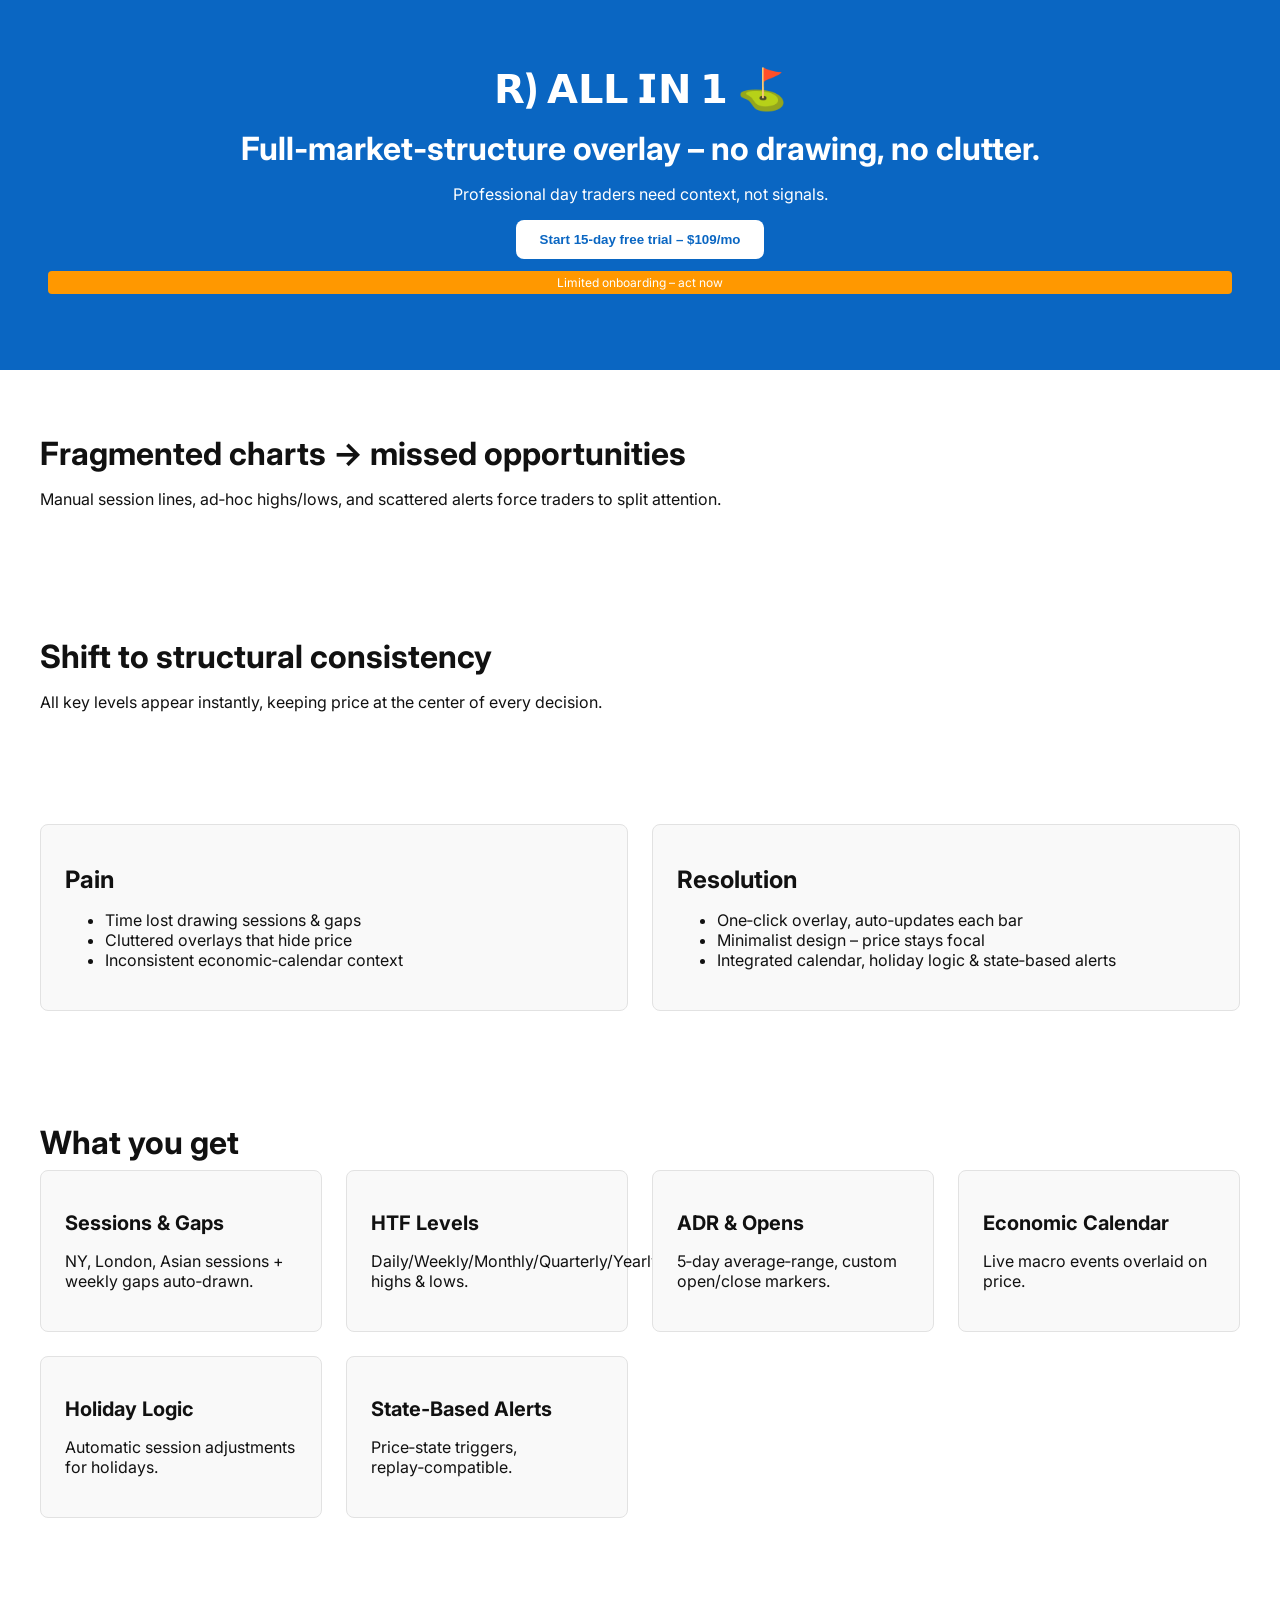
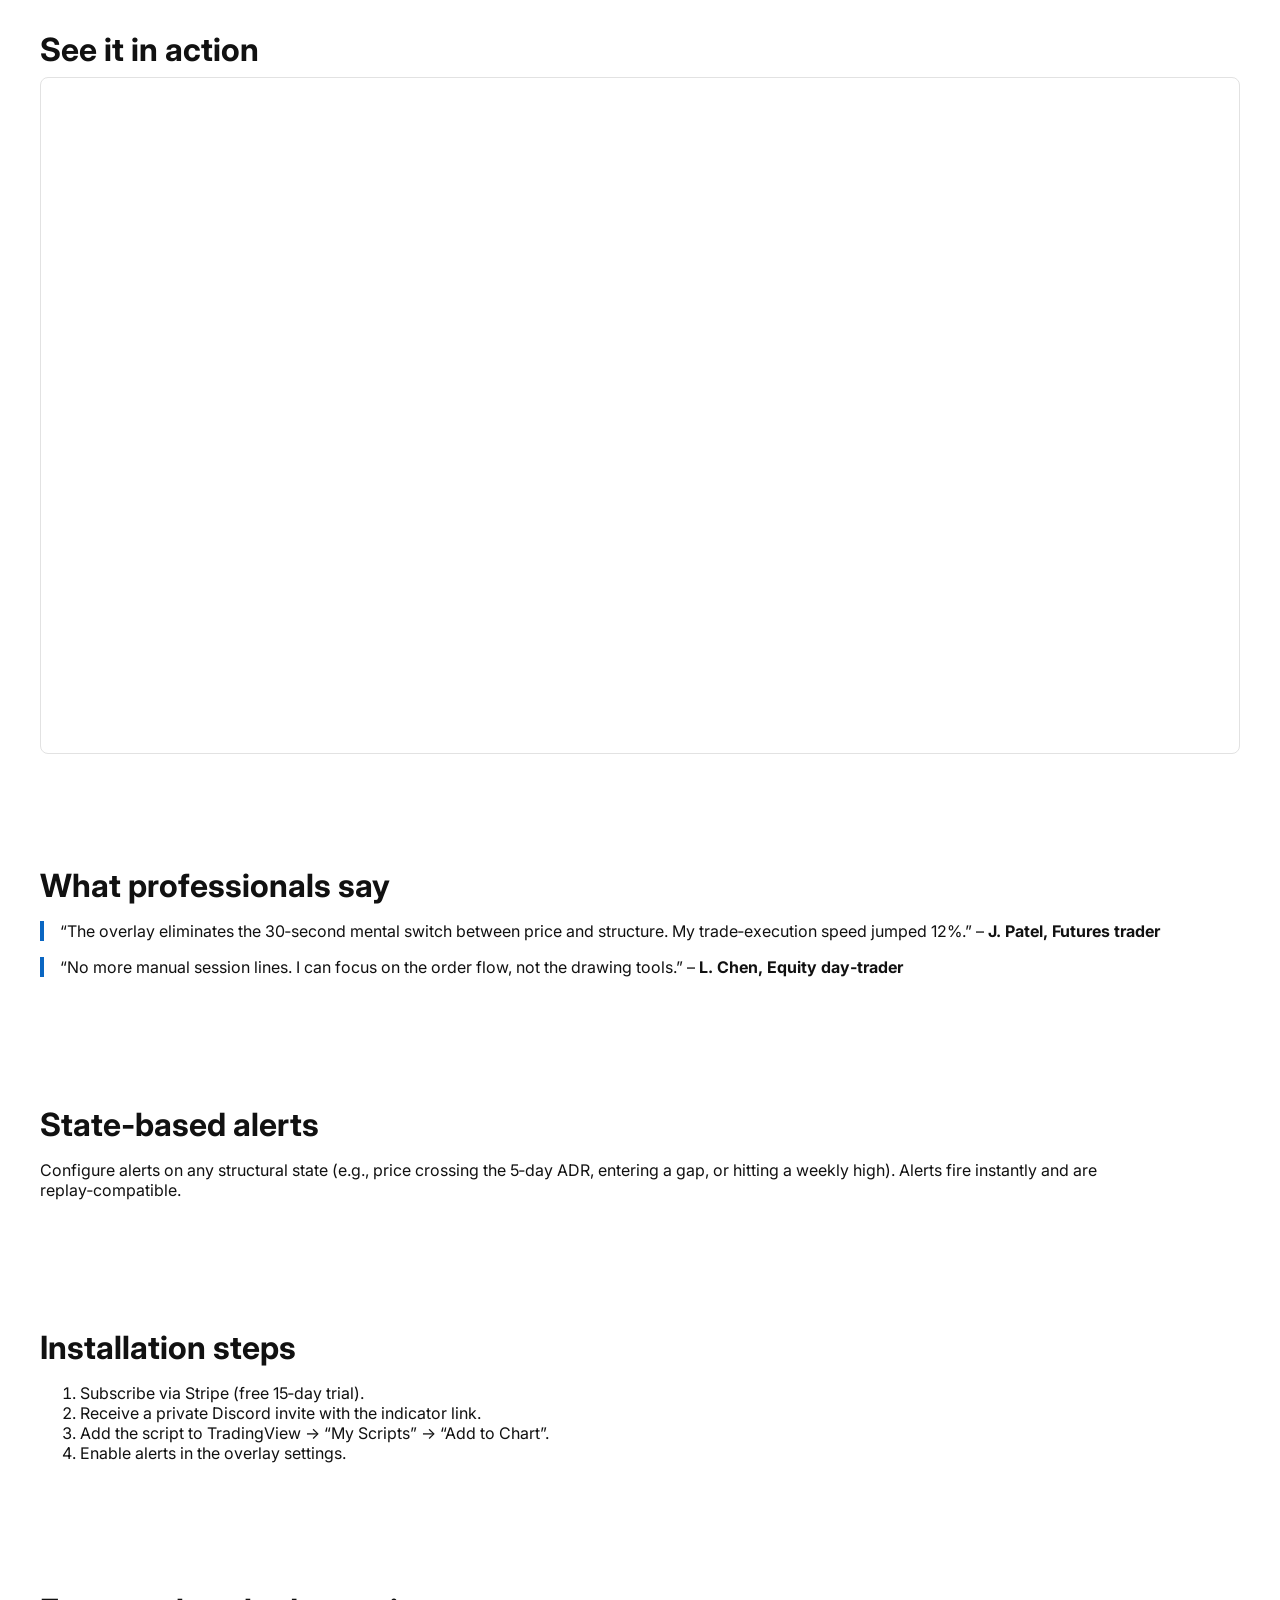
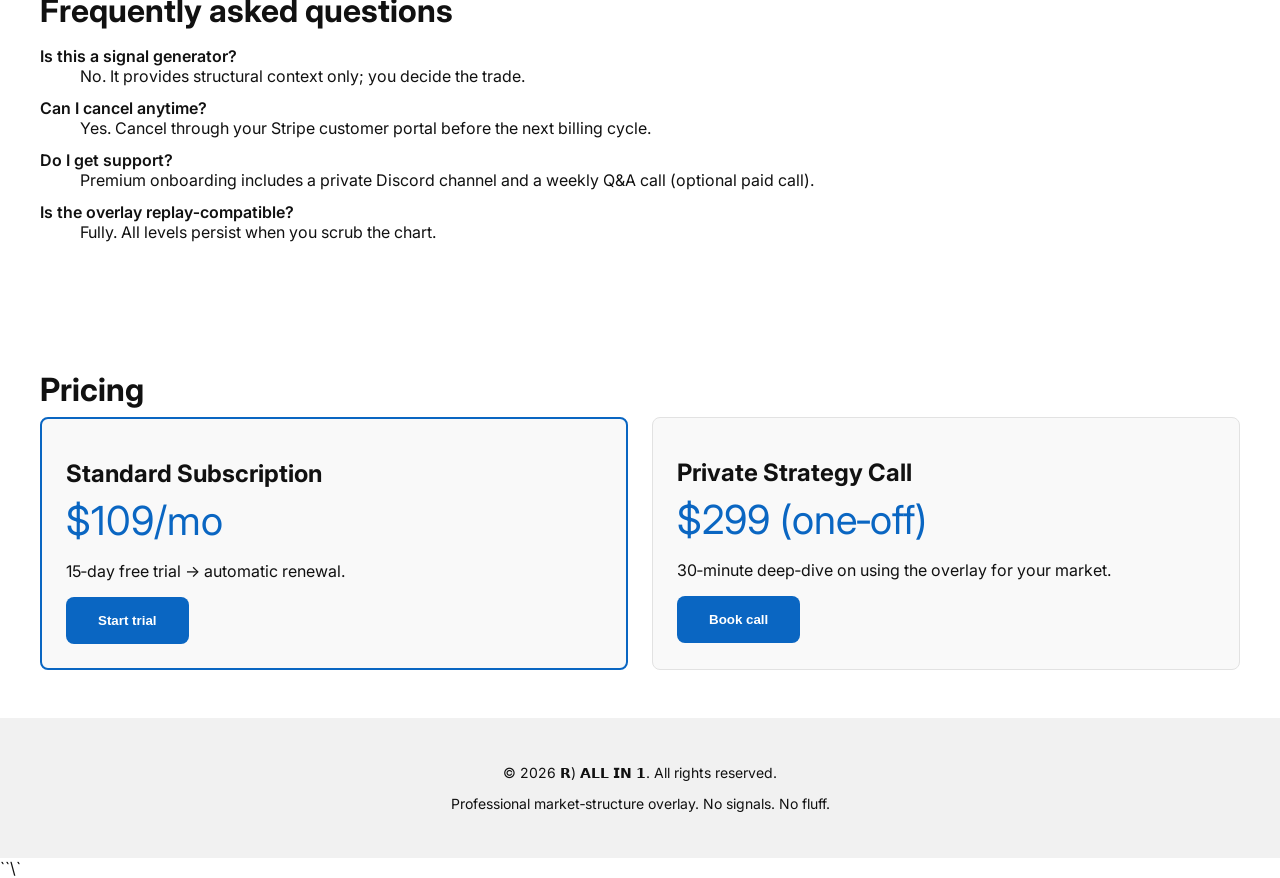
==== Index.html @ 3454e81e "Create Index.html" ====
<!DOCTYPE html>
<html lang="en">
<head>
<meta charset="UTF-8">
<title>𝗥) 𝗔𝗟𝗟 𝗜𝗡 𝟭 ⛳️ – Premium Market‑Structure Overlay</title>
<meta name="viewport" content="width=device-width, initial-scale=1">
<link href="https://fonts.googleapis.com/css2?family=Inter:wght@400;600;700&display=swap" rel="stylesheet">
<style>
  :root{
    --bg:#fff;--txt:#111;--accent:#0a66c2;--muted:#555;
    --card:#f9f9f9;--border:#e2e2e2;
    --radius:8px;--gap:1.5rem;--max-w:1200px;
  }
  body{font-family:'Inter',sans-serif;background:var(--bg);color:var(--txt);margin:0;padding:0;}
  a{color:var(--accent);text-decoration:none;}
  .container{max-width:var(--max-w);margin:auto;padding:0 var(--gap);}
  header,section{padding:calc(var(--gap)*2) 0;}
  h1{font-size:2.5rem;margin:0 0 .5rem;}
  h2{font-size:2rem;margin:1rem 0 .5rem;}
  h3{font-size:1.5rem;margin:1rem 0 .5rem;}
  h4{font-size:1.25rem;margin:1rem 0 .5rem;}
  h5{font-size:1rem;margin:1rem 0 .5rem;}
  h6{font-size:.875rem;margin:1rem 0 .5rem;color:var(--muted);}
  .hero{background:var(--accent);color:#fff;text-align:center;padding:4rem var(--gap);}
  .hero .cta{background:#fff;color:var(--accent);border:none;padding:.75rem 1.5rem;border-radius:var(--radius);font-weight:600;cursor:pointer;}
  .grid{display:grid;gap:var(--gap);}
  .grid-2{grid-template-columns:repeat(auto-fit,minmax(280px,1fr));}
  .card{background:var(--card);border:1px solid var(--border);border-radius:var(--radius);padding:1.5rem;}
  .cta{background:var(--accent);color:#fff;padding:1rem 2rem;border:none;border-radius:var(--radius);font-weight:600;cursor:pointer;}
  .price{font-size:2.5rem;color:var(--accent);margin:.5rem 0;}
  .badge{background:#ff9800;color:#fff;padding:.25rem .5rem;border-radius:4px;font-size:.75rem;}
  .testimonial{border-left:4px solid var(--accent);padding-left:1rem;margin:.5rem 0;}
  .faq dt{font-weight:600;margin-top:.75rem;}
  .footer{background:#f1f1f1;padding:2rem var(--gap);font-size:.875rem;text-align:center;}
  .media{position:relative;padding-top:56.25%;overflow:hidden;border-radius:var(--radius);border:1px solid var(--border);}
  .media iframe{position:absolute;top:0;left:0;width:100%;height:100%;}
</style>
</head>
<body>

<header class="hero">
  <div class="container">
    <h1>𝗥) 𝗔𝗟𝗟 𝗜𝗡 𝟭 ⛳️</h1>
    <h2>Full‑market‑structure overlay – no drawing, no clutter.</h2>
    <p>Professional day traders need context, not signals.</p>
    <button class="cta" onclick="location.href='https://buy.stripe.com/14AfZhbZR2rO7wpbX54AU0k'">
      Start 15‑day free trial – $109/mo
    </button>
    <p class="badge">Limited onboarding – act now</p>
  </div>
</header>

<section id="problem">
  <div class="container">
    <h2>Fragmented charts → missed opportunities</h2>
    <p>Manual session lines, ad‑hoc highs/lows, and scattered alerts force traders to split attention.</p>
  </div>
</section>

<section id="shift">
  <div class="container">
    <h2>Shift to structural consistency</h2>
    <p>All key levels appear instantly, keeping price at the center of every decision.</p>
  </div>
</section>

<section id="pain-resolution">
  <div class="container grid grid-2">
    <div class="card">
      <h3>Pain</h3>
      <ul>
        <li>Time lost drawing sessions & gaps</li>
        <li>Cluttered overlays that hide price</li>
        <li>Inconsistent economic‑calendar context</li>
      </ul>
    </div>
    <div class="card">
      <h3>Resolution</h3>
      <ul>
        <li>One‑click overlay, auto‑updates each bar</li>
        <li>Minimalist design – price stays focal</li>
        <li>Integrated calendar, holiday logic & state‑based alerts</li>
      </ul>
    </div>
  </div>
</section>

<section id="solution">
  <div class="container">
    <h2>What you get</h2>
    <div class="grid grid-2">
      <div class="card"><h4>Sessions & Gaps</h4><p>NY, London, Asian sessions + weekly gaps auto‑drawn.</p></div>
      <div class="card"><h4>HTF Levels</h4><p>Daily/Weekly/Monthly/Quarterly/Yearly highs & lows.</p></div>
      <div class="card"><h4>ADR & Opens</h4><p>5‑day average‑range, custom open/close markers.</p></div>
      <div class="card"><h4>Economic Calendar</h4><p>Live macro events overlaid on price.</p></div>
      <div class="card"><h4>Holiday Logic</h4><p>Automatic session adjustments for holidays.</p></div>
      <div class="card"><h4>State‑Based Alerts</h4><p>Price‑state triggers, replay‑compatible.</p></div>
    </div>
  </div>
</section>

<section id="media">
  <div class="container">
    <h2>See it in action</h2>
    <div class="media">
      <iframe src="https://www.youtube.com/embed/your-demo-video-id" frameborder="0" allowfullscreen></iframe>
    </div>
  </div>
</section>

<section id="testimonials">
  <div class="container">
    <h2>What professionals say</h2>
    <div class="testimonial">
      <p>“The overlay eliminates the 30‑second mental switch between price and structure. My trade‑execution speed jumped 12%.” – <strong>J. Patel, Futures trader</strong></p>
    </div>
    <div class="testimonial">
      <p>“No more manual session lines. I can focus on the order flow, not the drawing tools.” – <strong>L. Chen, Equity day‑trader</strong></p>
    </div>
  </div>
</section>

<section id="alerts">
  <div class="container">
    <h2>State‑based alerts</h2>
    <p>Configure alerts on any structural state (e.g., price crossing the 5‑day ADR, entering a gap, or hitting a weekly high). Alerts fire instantly and are replay‑compatible.</p>
  </div>
</section>

<section id="install">
  <div class="container">
    <h2>Installation steps</h2>
    <ol>
      <li>Subscribe via Stripe (free 15‑day trial).</li>
      <li>Receive a private Discord invite with the indicator link.</li>
      <li>Add the script to TradingView → “My Scripts” → “Add to Chart”.</li>
      <li>Enable alerts in the overlay settings.</li>
    </ol>
  </div>
</section>

<section id="faq">
  <div class="container">
    <h2>Frequently asked questions</h2>
    <dl class="faq">
      <dt>Is this a signal generator?</dt>
      <dd>No. It provides structural context only; you decide the trade.</dd>
      <dt>Can I cancel anytime?</dt>
      <dd>Yes. Cancel through your Stripe customer portal before the next billing cycle.</dd>
      <dt>Do I get support?</dt>
      <dd>Premium onboarding includes a private Discord channel and a weekly Q&A call (optional paid call).</dd>
      <dt>Is the overlay replay‑compatible?</dt>
      <dd>Fully. All levels persist when you scrub the chart.</dd>
    </dl>
  </div>
</section>

<section id="pricing">
  <div class="container">
    <h2>Pricing</h2>
    <div class="grid grid-2">
      <div class="card" style="border:2px solid var(--accent);">
        <h3>Standard Subscription</h3>
        <p class="price">$109/mo</p>
        <p>15‑day free trial → automatic renewal.</p>
        <button class="cta" onclick="location.href='https://buy.stripe.com/14AfZhbZR2rO7wpbX54AU0k'">Start trial</button>
      </div>
      <div class="card">
        <h3>Private Strategy Call</h3>
        <p class="price">$299 (one‑off)</p>
        <p>30‑minute deep‑dive on using the overlay for your market.</p>
        <button class="cta" onclick="location.href='https://buy.stripe.com/dRm7sL6Fx6I4dUNbX54AU0j'">Book call</button>
      </div>
    </div>
  </div>
</section>

<footer class="footer">
  <div class="container">
    <p>© 2026 𝗥) 𝗔𝗟𝗟 𝗜𝗡 𝟭. All rights reserved.</p>
    <p>Professional market‑structure overlay. No signals. No fluff.</p>
  </div>
</footer>

</body>
</html>
``\`
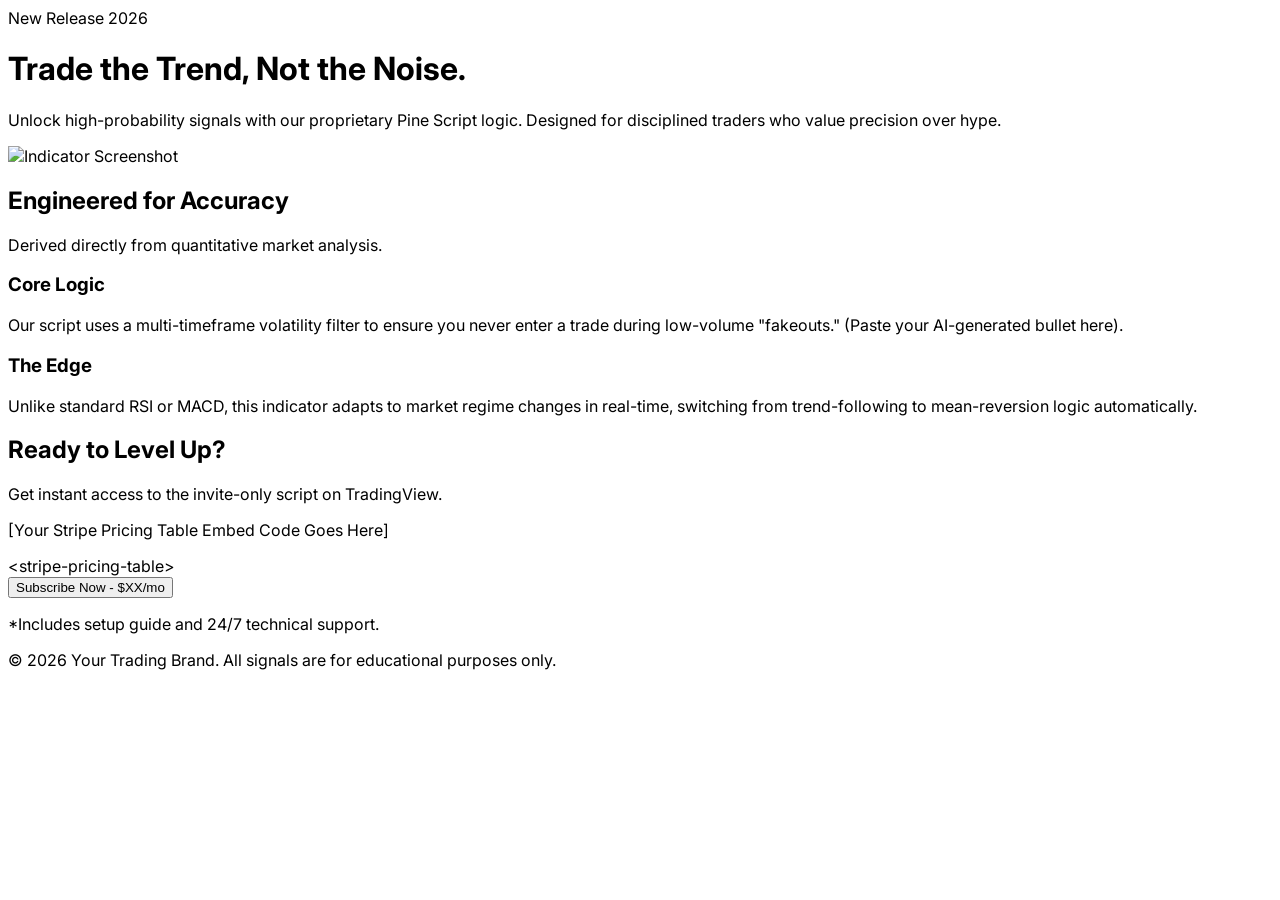
==== commit 9f90af22: "Create Index.html" ====
--- a/Index.html
+++ b/Index.html
@@ -1,188 +1,87 @@
-
 <!DOCTYPE html>
 <html lang="en">
 <head>
-<meta charset="UTF-8">
-<title>𝗥) 𝗔𝗟𝗟 𝗜𝗡 𝟭 ⛳️ – Premium Market‑Structure Overlay</title>
-<meta name="viewport" content="width=device-width, initial-scale=1">
-<link href="https://fonts.googleapis.com/css2?family=Inter:wght@400;600;700&display=swap" rel="stylesheet">
-<style>
-  :root{
-    --bg:#fff;--txt:#111;--accent:#0a66c2;--muted:#555;
-    --card:#f9f9f9;--border:#e2e2e2;
-    --radius:8px;--gap:1.5rem;--max-w:1200px;
-  }
-  body{font-family:'Inter',sans-serif;background:var(--bg);color:var(--txt);margin:0;padding:0;}
-  a{color:var(--accent);text-decoration:none;}
-  .container{max-width:var(--max-w);margin:auto;padding:0 var(--gap);}
-  header,section{padding:calc(var(--gap)*2) 0;}
-  h1{font-size:2.5rem;margin:0 0 .5rem;}
-  h2{font-size:2rem;margin:1rem 0 .5rem;}
-  h3{font-size:1.5rem;margin:1rem 0 .5rem;}
-  h4{font-size:1.25rem;margin:1rem 0 .5rem;}
-  h5{font-size:1rem;margin:1rem 0 .5rem;}
-  h6{font-size:.875rem;margin:1rem 0 .5rem;color:var(--muted);}
-  .hero{background:var(--accent);color:#fff;text-align:center;padding:4rem var(--gap);}
-  .hero .cta{background:#fff;color:var(--accent);border:none;padding:.75rem 1.5rem;border-radius:var(--radius);font-weight:600;cursor:pointer;}
-  .grid{display:grid;gap:var(--gap);}
-  .grid-2{grid-template-columns:repeat(auto-fit,minmax(280px,1fr));}
-  .card{background:var(--card);border:1px solid var(--border);border-radius:var(--radius);padding:1.5rem;}
-  .cta{background:var(--accent);color:#fff;padding:1rem 2rem;border:none;border-radius:var(--radius);font-weight:600;cursor:pointer;}
-  .price{font-size:2.5rem;color:var(--accent);margin:.5rem 0;}
-  .badge{background:#ff9800;color:#fff;padding:.25rem .5rem;border-radius:4px;font-size:.75rem;}
-  .testimonial{border-left:4px solid var(--accent);padding-left:1rem;margin:.5rem 0;}
-  .faq dt{font-weight:600;margin-top:.75rem;}
-  .footer{background:#f1f1f1;padding:2rem var(--gap);font-size:.875rem;text-align:center;}
-  .media{position:relative;padding-top:56.25%;overflow:hidden;border-radius:var(--radius);border:1px solid var(--border);}
-  .media iframe{position:absolute;top:0;left:0;width:100%;height:100%;}
-</style>
+    <meta charset="UTF-8">
+    <meta name="viewport" content="width=device-width, initial-scale=1.0">
+    <title>TradingView Indicator | Professional Launch</title>
+    <script src="https://cdn.tailwindcss.com"></script>
+    <link href="https://fonts.googleapis.com/css2?family=Inter:wght@400;600;800&display=swap" rel="stylesheet">
+    <style>
+        body { font-family: 'Inter', sans-serif; }
+    </style>
 </head>
-<body>
+<body class="bg-slate-50">
 
-<header class="hero">
-  <div class="container">
-    <h1>𝗥) 𝗔𝗟𝗟 𝗜𝗡 𝟭 ⛳️</h1>
-    <h2>Full‑market‑structure overlay – no drawing, no clutter.</h2>
-    <p>Professional day traders need context, not signals.</p>
-    <button class="cta" onclick="location.href='https://buy.stripe.com/14AfZhbZR2rO7wpbX54AU0k'">
-      Start 15‑day free trial – $109/mo
-    </button>
-    <p class="badge">Limited onboarding – act now</p>
-  </div>
-</header>
+    <header class="bg-slate-900 text-white pt-24 pb-32 px-6">
+        <div class="max-w-6xl mx-auto text-center">
+            <span class="bg-blue-600 text-xs font-bold uppercase tracking-widest px-3 py-1 rounded-full">New Release 2026</span>
+            <h1 class="text-5xl md:text-6xl font-extrabold mt-6 mb-6 tracking-tight">
+                Trade the Trend, <span class="text-blue-500">Not the Noise.</span>
+            </h1>
+            <p class="text-xl text-slate-400 max-w-2xl mx-auto mb-10">
+                Unlock high-probability signals with our proprietary Pine Script logic. Designed for disciplined traders who value precision over hype.
+            </p>
+            
+            <div class="relative max-w-5xl mx-auto">
+                <div class="absolute -inset-1 bg-gradient-to-r from-blue-600 to-cyan-400 rounded-2xl blur opacity-25"></div>
+                <div class="relative bg-slate-800 rounded-xl border border-slate-700 shadow-2xl overflow-hidden">
+                    <div class="bg-slate-700/50 p-3 flex gap-2">
+                        <div class="w-3 h-3 rounded-full bg-red-500"></div>
+                        <div class="w-3 h-3 rounded-full bg-yellow-500"></div>
+                        <div class="w-3 h-3 rounded-full bg-green-500"></div>
+                    </div>
+                    <img src="https://images.unsplash.com/photo-1611974714024-4696f0579e00?auto=format&fit=crop&w=1200&q=80" alt="Indicator Screenshot" class="w-full h-auto opacity-90">
+                </div>
+            </div>
+        </div>
+    </header>
 
-<section id="problem">
-  <div class="container">
-    <h2>Fragmented charts → missed opportunities</h2>
-    <p>Manual session lines, ad‑hoc highs/lows, and scattered alerts force traders to split attention.</p>
-  </div>
-</section>
+    <section class="py-24 px-6">
+        <div class="max-w-4xl mx-auto">
+            <h2 class="text-3xl font-bold text-slate-900 mb-4 text-center">Engineered for Accuracy</h2>
+            <p class="text-slate-600 text-center mb-16">Derived directly from quantitative market analysis.</p>
+            
+            <div class="grid md:grid-cols-2 gap-12">
+                <div class="space-y-4">
+                    <h3 class="text-xl font-bold text-blue-600 uppercase tracking-wide">Core Logic</h3>
+                    <p class="text-slate-700 leading-relaxed">
+                        Our script uses a multi-timeframe volatility filter to ensure you never enter a trade during low-volume "fakeouts." (Paste your AI-generated bullet here).
+                    </p>
+                </div>
+                <div class="space-y-4">
+                    <h3 class="text-xl font-bold text-blue-600 uppercase tracking-wide">The Edge</h3>
+                    <p class="text-slate-700 leading-relaxed">
+                        Unlike standard RSI or MACD, this indicator adapts to market regime changes in real-time, switching from trend-following to mean-reversion logic automatically.
+                    </p>
+                </div>
+            </div>
+        </div>
+    </section>
 
-<section id="shift">
-  <div class="container">
-    <h2>Shift to structural consistency</h2>
-    <p>All key levels appear instantly, keeping price at the center of every decision.</p>
-  </div>
-</section>
+    <section class="py-24 px-6 bg-slate-100 border-t border-slate-200">
+        <div class="max-w-3xl mx-auto text-center">
+            <h2 class="text-4xl font-bold text-slate-900 mb-6">Ready to Level Up?</h2>
+            <p class="text-lg text-slate-600 mb-12">Get instant access to the invite-only script on TradingView.</p>
+            
+            <div class="bg-white p-8 rounded-3xl shadow-xl border border-slate-200">
+                <p class="text-slate-400 italic mb-4">[Your Stripe Pricing Table Embed Code Goes Here]</p>
+                <div class="py-10 border-2 border-dashed border-slate-200 rounded-xl text-slate-400 font-mono text-sm">
+                    &lt;stripe-pricing-table&gt;
+                </div>
+                <button class="mt-8 w-full bg-blue-600 hover:bg-blue-700 text-white font-bold py-4 rounded-xl transition-all shadow-lg shadow-blue-200">
+                    Subscribe Now - $XX/mo
+                </button>
+            </div>
+            
+            <p class="mt-8 text-sm text-slate-500 italic font-medium">
+                *Includes setup guide and 24/7 technical support.
+            </p>
+        </div>
+    </section>
 
-<section id="pain-resolution">
-  <div class="container grid grid-2">
-    <div class="card">
-      <h3>Pain</h3>
-      <ul>
-        <li>Time lost drawing sessions & gaps</li>
-        <li>Cluttered overlays that hide price</li>
-        <li>Inconsistent economic‑calendar context</li>
-      </ul>
-    </div>
-    <div class="card">
-      <h3>Resolution</h3>
-      <ul>
-        <li>One‑click overlay, auto‑updates each bar</li>
-        <li>Minimalist design – price stays focal</li>
-        <li>Integrated calendar, holiday logic & state‑based alerts</li>
-      </ul>
-    </div>
-  </div>
-</section>
-
-<section id="solution">
-  <div class="container">
-    <h2>What you get</h2>
-    <div class="grid grid-2">
-      <div class="card"><h4>Sessions & Gaps</h4><p>NY, London, Asian sessions + weekly gaps auto‑drawn.</p></div>
-      <div class="card"><h4>HTF Levels</h4><p>Daily/Weekly/Monthly/Quarterly/Yearly highs & lows.</p></div>
-      <div class="card"><h4>ADR & Opens</h4><p>5‑day average‑range, custom open/close markers.</p></div>
-      <div class="card"><h4>Economic Calendar</h4><p>Live macro events overlaid on price.</p></div>
-      <div class="card"><h4>Holiday Logic</h4><p>Automatic session adjustments for holidays.</p></div>
-      <div class="card"><h4>State‑Based Alerts</h4><p>Price‑state triggers, replay‑compatible.</p></div>
-    </div>
-  </div>
-</section>
-
-<section id="media">
-  <div class="container">
-    <h2>See it in action</h2>
-    <div class="media">
-      <iframe src="https://www.youtube.com/embed/your-demo-video-id" frameborder="0" allowfullscreen></iframe>
-    </div>
-  </div>
-</section>
-
-<section id="testimonials">
-  <div class="container">
-    <h2>What professionals say</h2>
-    <div class="testimonial">
-      <p>“The overlay eliminates the 30‑second mental switch between price and structure. My trade‑execution speed jumped 12%.” – <strong>J. Patel, Futures trader</strong></p>
-    </div>
-    <div class="testimonial">
-      <p>“No more manual session lines. I can focus on the order flow, not the drawing tools.” – <strong>L. Chen, Equity day‑trader</strong></p>
-    </div>
-  </div>
-</section>
-
-<section id="alerts">
-  <div class="container">
-    <h2>State‑based alerts</h2>
-    <p>Configure alerts on any structural state (e.g., price crossing the 5‑day ADR, entering a gap, or hitting a weekly high). Alerts fire instantly and are replay‑compatible.</p>
-  </div>
-</section>
-
-<section id="install">
-  <div class="container">
-    <h2>Installation steps</h2>
-    <ol>
-      <li>Subscribe via Stripe (free 15‑day trial).</li>
-      <li>Receive a private Discord invite with the indicator link.</li>
-      <li>Add the script to TradingView → “My Scripts” → “Add to Chart”.</li>
-      <li>Enable alerts in the overlay settings.</li>
-    </ol>
-  </div>
-</section>
-
-<section id="faq">
-  <div class="container">
-    <h2>Frequently asked questions</h2>
-    <dl class="faq">
-      <dt>Is this a signal generator?</dt>
-      <dd>No. It provides structural context only; you decide the trade.</dd>
-      <dt>Can I cancel anytime?</dt>
-      <dd>Yes. Cancel through your Stripe customer portal before the next billing cycle.</dd>
-      <dt>Do I get support?</dt>
-      <dd>Premium onboarding includes a private Discord channel and a weekly Q&A call (optional paid call).</dd>
-      <dt>Is the overlay replay‑compatible?</dt>
-      <dd>Fully. All levels persist when you scrub the chart.</dd>
-    </dl>
-  </div>
-</section>
-
-<section id="pricing">
-  <div class="container">
-    <h2>Pricing</h2>
-    <div class="grid grid-2">
-      <div class="card" style="border:2px solid var(--accent);">
-        <h3>Standard Subscription</h3>
-        <p class="price">$109/mo</p>
-        <p>15‑day free trial → automatic renewal.</p>
-        <button class="cta" onclick="location.href='https://buy.stripe.com/14AfZhbZR2rO7wpbX54AU0k'">Start trial</button>
-      </div>
-      <div class="card">
-        <h3>Private Strategy Call</h3>
-        <p class="price">$299 (one‑off)</p>
-        <p>30‑minute deep‑dive on using the overlay for your market.</p>
-        <button class="cta" onclick="location.href='https://buy.stripe.com/dRm7sL6Fx6I4dUNbX54AU0j'">Book call</button>
-      </div>
-    </div>
-  </div>
-</section>
-
-<footer class="footer">
-  <div class="container">
-    <p>© 2026 𝗥) 𝗔𝗟𝗟 𝗜𝗡 𝟭. All rights reserved.</p>
-    <p>Professional market‑structure overlay. No signals. No fluff.</p>
-  </div>
-</footer>
+    <footer class="py-10 text-center text-slate-400 text-xs">
+        &copy; 2026 Your Trading Brand. All signals are for educational purposes only.
+    </footer>
 
 </body>
 </html>
-``\`
